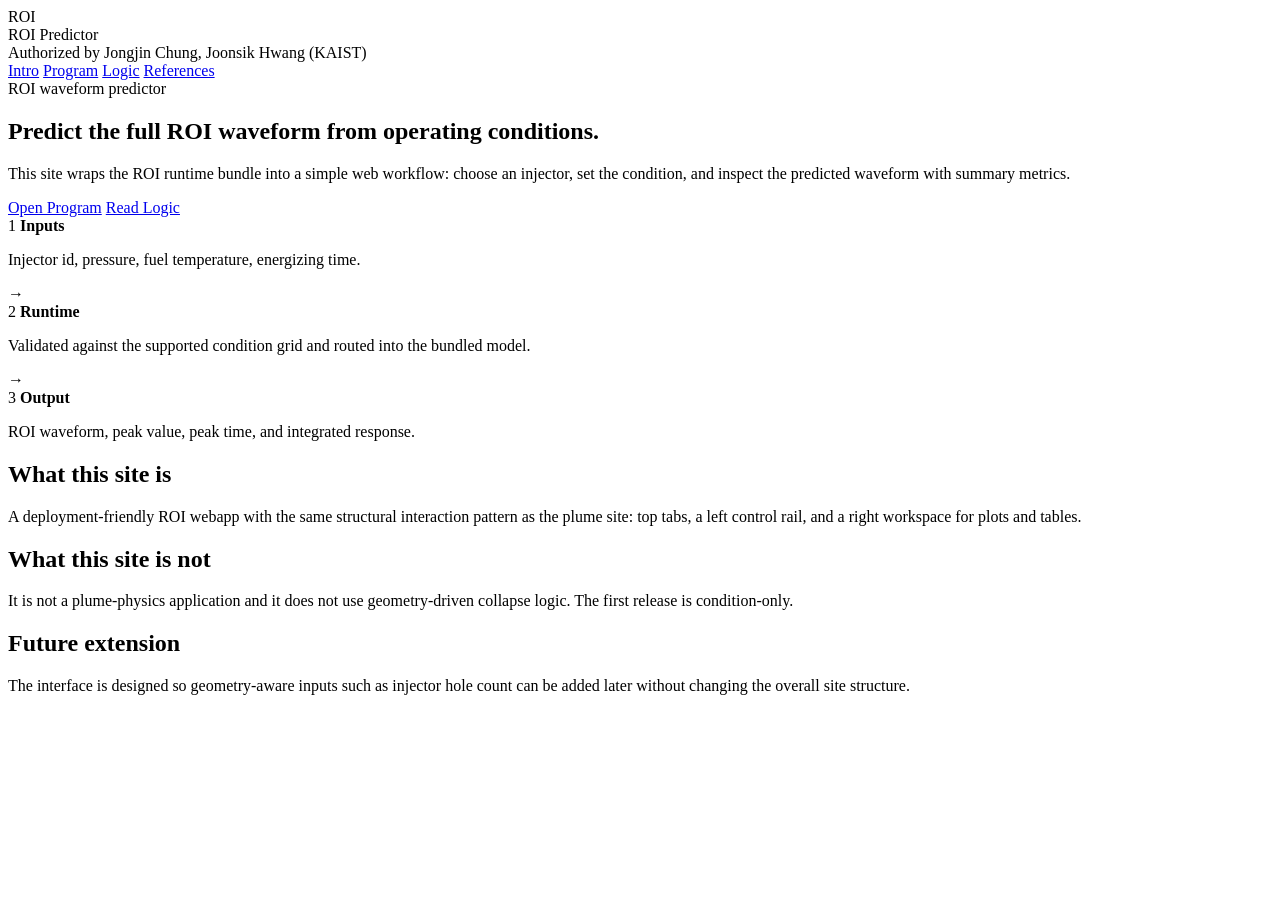
==== frontend/intro.html @ 7e4f8ffe "Initial ROI Predictor webapp scaffold" ====
<!doctype html>
<html lang="en">
  <head>
    <meta charset="utf-8" />
    <meta name="viewport" content="width=device-width, initial-scale=1" />
    <title>ROI Predictor | Intro</title>
    <link rel="preconnect" href="https://fonts.googleapis.com" />
    <link rel="preconnect" href="https://fonts.gstatic.com" crossorigin />
    <link
      href="https://fonts.googleapis.com/css2?family=Inter:wght@400;500;600;700;800&family=IBM+Plex+Mono:wght@400;500;600&display=swap"
      rel="stylesheet"
    />
    <link rel="stylesheet" href="/assets/styles.css" />
    <script defer src="/assets/app.js"></script>
  </head>
  <body data-page="intro">
    <header class="topbar">
      <div class="brand-lockup">
        <div class="brand-mark">ROI</div>
        <div>
          <div class="brand-name">ROI Predictor</div>
          <div class="brand-subtitle">Authorized by Jongjin Chung, Joonsik Hwang (KAIST)</div>
        </div>
      </div>
      <nav class="tabs" aria-label="Site sections">
        <a class="active" href="/intro.html">Intro</a>
        <a href="/index.html">Program</a>
        <a href="/logic.html">Logic</a>
        <a href="/references.html">References</a>
      </nav>
    </header>

    <main class="landing">
      <section class="landing-hero">
        <div class="landing-copy">
          <div class="eyebrow">ROI waveform predictor</div>
          <h1>Predict the full ROI waveform from operating conditions.</h1>
          <p>
            This site wraps the ROI runtime bundle into a simple web workflow: choose an injector, set the condition, and inspect the predicted waveform with summary metrics.
          </p>
          <div class="landing-actions">
            <a class="primary-link" href="/index.html">Open Program</a>
            <a class="secondary-link" href="/logic.html">Read Logic</a>
          </div>
        </div>
        <div class="landing-visual">
          <div class="intro-flow">
            <div class="flow-step">
              <span>1</span>
              <strong>Inputs</strong>
              <p>Injector id, pressure, fuel temperature, energizing time.</p>
            </div>
            <div class="flow-arrow">→</div>
            <div class="flow-step accent">
              <span>2</span>
              <strong>Runtime</strong>
              <p>Validated against the supported condition grid and routed into the bundled model.</p>
            </div>
            <div class="flow-arrow">→</div>
            <div class="flow-step">
              <span>3</span>
              <strong>Output</strong>
              <p>ROI waveform, peak value, peak time, and integrated response.</p>
            </div>
          </div>
        </div>
      </section>

      <section class="info-columns">
        <article class="info-block">
          <h2>What this site is</h2>
          <p>
            A deployment-friendly ROI webapp with the same structural interaction pattern as the plume site: top tabs, a left control rail, and a right workspace for plots and tables.
          </p>
        </article>
        <article class="info-block">
          <h2>What this site is not</h2>
          <p>
            It is not a plume-physics application and it does not use geometry-driven collapse logic. The first release is condition-only.
          </p>
        </article>
        <article class="info-block">
          <h2>Future extension</h2>
          <p>
            The interface is designed so geometry-aware inputs such as injector hole count can be added later without changing the overall site structure.
          </p>
        </article>
      </section>
    </main>
  </body>
</html>
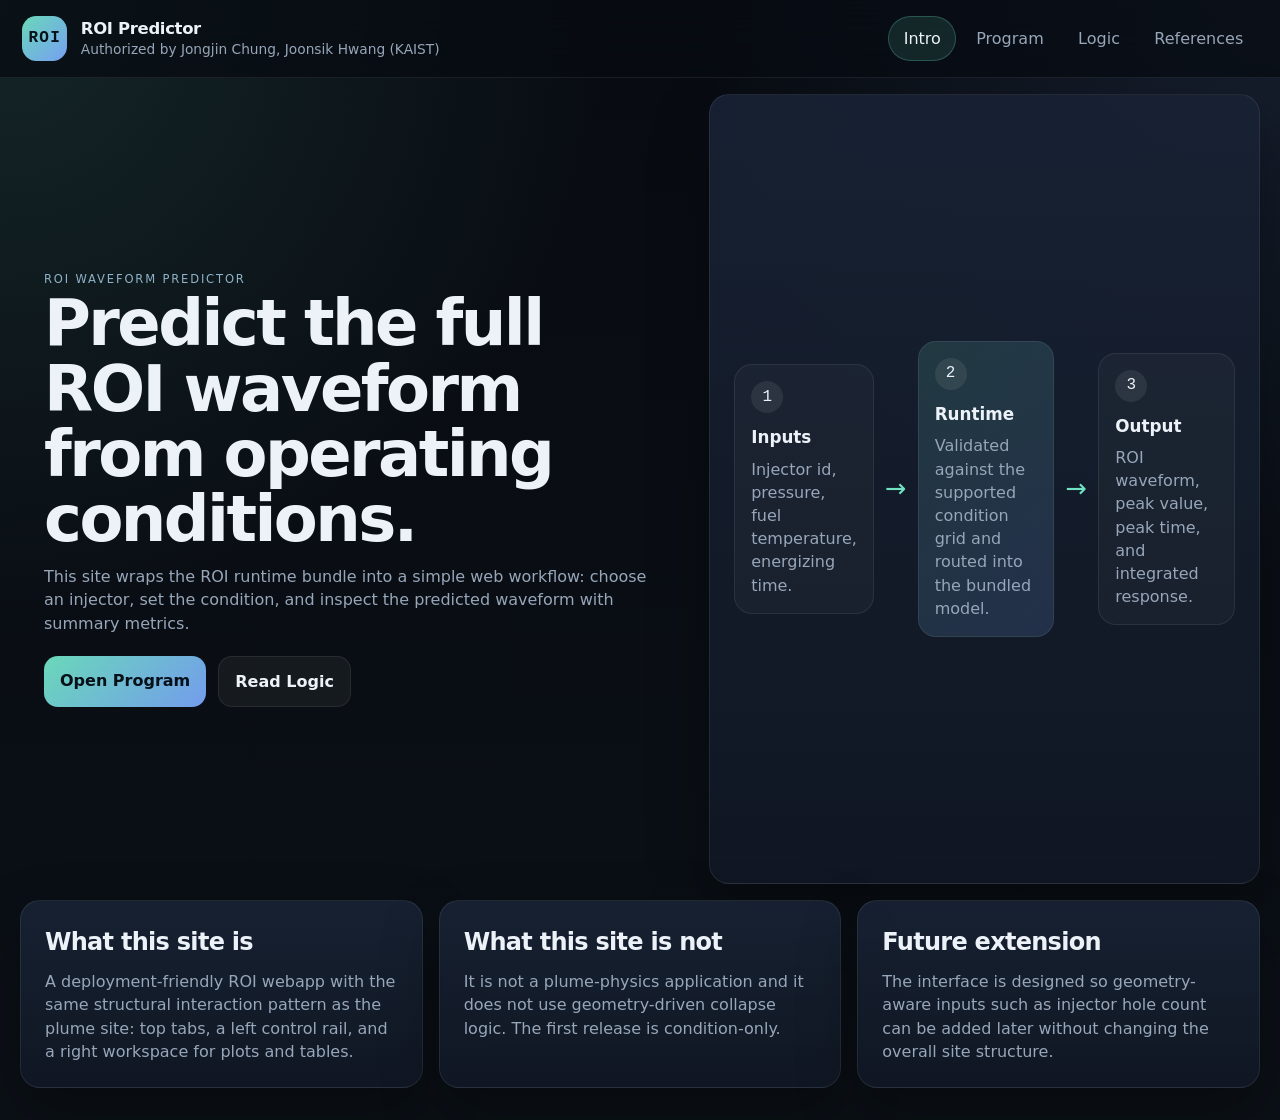
==== commit 72f2ef8b: "Fix local file paths for ROI pages" ====
--- a/frontend/intro.html
+++ b/frontend/intro.html
@@ -10,8 +10,7 @@
       href="https://fonts.googleapis.com/css2?family=Inter:wght@400;500;600;700;800&family=IBM+Plex+Mono:wght@400;500;600&display=swap"
       rel="stylesheet"
     />
-    <link rel="stylesheet" href="/assets/styles.css" />
-    <script defer src="/assets/app.js"></script>
+    <link rel="stylesheet" href="assets/styles.css" />
   </head>
   <body data-page="intro">
     <header class="topbar">
@@ -23,10 +22,10 @@
         </div>
       </div>
       <nav class="tabs" aria-label="Site sections">
-        <a class="active" href="/intro.html">Intro</a>
-        <a href="/index.html">Program</a>
-        <a href="/logic.html">Logic</a>
-        <a href="/references.html">References</a>
+        <a class="active" href="intro.html">Intro</a>
+        <a href="index.html">Program</a>
+        <a href="logic.html">Logic</a>
+        <a href="references.html">References</a>
       </nav>
     </header>
 
@@ -39,8 +38,8 @@
             This site wraps the ROI runtime bundle into a simple web workflow: choose an injector, set the condition, and inspect the predicted waveform with summary metrics.
           </p>
           <div class="landing-actions">
-            <a class="primary-link" href="/index.html">Open Program</a>
-            <a class="secondary-link" href="/logic.html">Read Logic</a>
+            <a class="primary-link" href="index.html">Open Program</a>
+            <a class="secondary-link" href="logic.html">Read Logic</a>
           </div>
         </div>
         <div class="landing-visual">
@@ -89,4 +88,3 @@
     </main>
   </body>
 </html>
-
--- a/frontend/assets/styles.css
+++ b/frontend/assets/styles.css
@@ -0,0 +1,241 @@
+:root {
+  --bg: #0b1016;
+  --bg-soft: #111824;
+  --surface: #151e2b;
+  --surface-2: #182234;
+  --line: rgba(255, 255, 255, 0.08);
+  --text: #ecf2f8;
+  --muted: #97a6b9;
+  --accent: #6fe3c2;
+  --accent-2: #7ca8ff;
+  --warn: #ffcf6b;
+  --error: #ff8c8c;
+  --shadow: 0 24px 60px rgba(0, 0, 0, 0.28);
+  --radius: 20px;
+  --radius-sm: 14px;
+  --mono: "IBM Plex Mono", ui-monospace, SFMono-Regular, Consolas, monospace;
+  --sans: "Inter", system-ui, -apple-system, BlinkMacSystemFont, "Segoe UI", sans-serif;
+}
+
+* { box-sizing: border-box; }
+html, body {
+  margin: 0;
+  min-height: 100%;
+  background:
+    radial-gradient(circle at top left, rgba(111, 227, 194, 0.12), transparent 36%),
+    radial-gradient(circle at top right, rgba(124, 168, 255, 0.12), transparent 34%),
+    linear-gradient(180deg, #080c12 0%, #0b1016 100%);
+  color: var(--text);
+  font-family: var(--sans);
+}
+body { line-height: 1.45; }
+a { color: inherit; text-decoration: none; }
+code { font-family: var(--mono); font-size: 0.96em; }
+
+.topbar {
+  position: sticky; top: 0; z-index: 10;
+  display: flex; align-items: center; justify-content: space-between; gap: 1rem;
+  padding: 1rem 1.4rem;
+  backdrop-filter: blur(22px);
+  background: rgba(8, 12, 18, 0.74);
+  border-bottom: 1px solid var(--line);
+}
+.brand-lockup { display: flex; align-items: center; gap: 0.85rem; min-width: 0; }
+.brand-mark {
+  width: 2.8rem; height: 2.8rem; display: grid; place-items: center;
+  border-radius: 0.9rem;
+  background: linear-gradient(135deg, rgba(111, 227, 194, 0.95), rgba(124, 168, 255, 0.95));
+  color: #061018;
+  font-family: var(--mono); font-weight: 700; letter-spacing: 0.08em;
+}
+.brand-name { font-size: 1.03rem; font-weight: 700; letter-spacing: -0.02em; }
+.brand-subtitle, .muted, .note, .plot-meta, .file-name { color: var(--muted); }
+.brand-subtitle { font-size: 0.86rem; }
+.tabs { display: flex; align-items: center; gap: 0.35rem; flex-wrap: wrap; }
+.tabs a {
+  padding: 0.62rem 0.9rem; border-radius: 999px; color: var(--muted);
+  transition: background 0.18s ease, color 0.18s ease, transform 0.18s ease;
+}
+.tabs a:hover { background: rgba(255,255,255,0.05); color: var(--text); }
+.tabs a.active {
+  background: rgba(111, 227, 194, 0.12); color: var(--text);
+  border: 1px solid rgba(111, 227, 194, 0.25);
+}
+
+.app-shell {
+  display: grid; grid-template-columns: 340px minmax(0, 1fr); gap: 1rem; padding: 1rem;
+}
+.rail, .workspace { display: flex; flex-direction: column; gap: 1rem; min-width: 0; }
+.panel, .hero-panel, .landing-visual, .info-block, .doc-block, .doc-hero {
+  background: linear-gradient(180deg, rgba(24,34,52,0.92), rgba(17,24,36,0.95));
+  border: 1px solid var(--line);
+  border-radius: var(--radius);
+  box-shadow: var(--shadow);
+}
+.panel, .doc-block { padding: 1rem; }
+.rail-block, .doc-hero { padding: 1.2rem 1rem; }
+
+.hero-panel {
+  display: grid; grid-template-columns: 1.25fr 1fr; gap: 1.4rem; align-items: center; padding: 1.4rem;
+}
+.hero-copy h1, .landing-copy h1, .doc-hero h1 {
+  margin: 0.25rem 0 0.8rem; line-height: 1.02; letter-spacing: -0.04em;
+}
+.hero-copy h1 { font-size: clamp(2rem, 3vw, 3.5rem); }
+.landing-copy h1, .doc-hero h1 { font-size: clamp(2.1rem, 5vw, 4.4rem); }
+.hero-copy p, .landing-copy p, .doc-hero p {
+  margin: 0; max-width: 62ch; color: var(--muted); font-size: 1rem;
+}
+.hero-visual {
+  display: flex; align-items: center; justify-content: flex-end; gap: 0.55rem; flex-wrap: wrap;
+}
+.signal-card {
+  min-width: 120px; padding: 0.95rem 1rem; border-radius: 16px;
+  border: 1px solid rgba(255,255,255,0.08); background: rgba(255,255,255,0.03);
+}
+.signal-card.accent {
+  background: linear-gradient(135deg, rgba(111,227,194,0.18), rgba(124,168,255,0.16));
+  border-color: rgba(111,227,194,0.22);
+}
+.signal-label, .eyebrow {
+  text-transform: uppercase; letter-spacing: 0.16em; font-size: 0.72rem; color: #8fb2c9;
+}
+.signal-value { margin-top: 0.35rem; font-weight: 700; }
+.signal-arrow { font-size: 1.6rem; color: var(--accent); }
+.section-head {
+  display: flex; align-items: flex-start; justify-content: space-between; gap: 1rem; margin-bottom: 0.8rem;
+}
+.section-head h2, .section-head h3, .rail-block h2, .doc-block h2, .info-block h2 {
+  margin: 0.2rem 0 0; letter-spacing: -0.03em;
+}
+.summary-grid { display: grid; grid-template-columns: repeat(4, minmax(0, 1fr)); gap: 0.85rem; }
+.metric-card {
+  padding: 1rem; border-radius: 18px;
+  background: linear-gradient(180deg, rgba(21,30,43,0.92), rgba(17,24,36,0.9));
+  border: 1px solid var(--line); min-height: 120px;
+}
+.metric-card .label {
+  color: var(--muted); font-size: 0.82rem; text-transform: uppercase; letter-spacing: 0.12em;
+}
+.metric-card .value {
+  margin-top: 0.5rem; font-size: 1.35rem; font-weight: 800; letter-spacing: -0.03em;
+}
+.metric-card .detail { margin-top: 0.45rem; color: var(--muted); font-size: 0.88rem; }
+.plot-panel { padding-bottom: 1.15rem; }
+.plot-canvas { width: 100%; min-height: 420px; }
+.supported-grid { display: grid; grid-template-columns: repeat(2, minmax(0, 1fr)); gap: 0.85rem; }
+.support-card {
+  padding: 0.95rem; border-radius: 16px; border: 1px solid var(--line); background: rgba(255,255,255,0.025);
+}
+.support-card h3 { margin: 0 0 0.35rem; font-size: 1rem; }
+.chips { display: flex; flex-wrap: wrap; gap: 0.4rem; }
+.chip {
+  padding: 0.35rem 0.55rem; border-radius: 999px; background: rgba(255,255,255,0.05);
+  color: var(--text); border: 1px solid rgba(255,255,255,0.06); font-size: 0.84rem;
+}
+label {
+  display: block; margin: 0.8rem 0 0.35rem; font-size: 0.88rem; color: #c6d5e3;
+}
+select, input[type="text"], input[type="number"], textarea {
+  width: 100%; padding: 0.78rem 0.92rem; border-radius: 14px;
+  border: 1px solid rgba(255,255,255,0.08); background: rgba(8,12,18,0.8);
+  color: var(--text); font: inherit;
+}
+textarea { min-height: 120px; resize: vertical; }
+select:focus, input:focus, textarea:focus, button:focus {
+  outline: 2px solid rgba(111,227,194,0.35); outline-offset: 2px;
+}
+button, .primary-link, .secondary-link {
+  border: 0; border-radius: 14px; padding: 0.8rem 1rem; font: inherit; font-weight: 700; cursor: pointer;
+  transition: transform 0.18s ease, background 0.18s ease, opacity 0.18s ease;
+}
+button:hover, .primary-link:hover, .secondary-link:hover { transform: translateY(-1px); }
+button.primary, .primary-link {
+  background: linear-gradient(135deg, rgba(111,227,194,0.95), rgba(124,168,255,0.92)); color: #071019;
+}
+button.secondary, .secondary-link, button.ghost {
+  background: rgba(255,255,255,0.05); color: var(--text); border: 1px solid rgba(255,255,255,0.08);
+}
+button.ghost { width: auto; }
+.row-actions, .inline-actions { display: flex; gap: 0.65rem; margin-top: 0.85rem; align-items: center; flex-wrap: wrap; }
+.file-row { display: flex; align-items: center; gap: 0.7rem; margin-top: 0.25rem; }
+.file-button { white-space: nowrap; }
+.file-name { font-size: 0.9rem; }
+.note { font-size: 0.88rem; margin: 0.8rem 0 0; }
+.small-note p { margin: 0.45rem 0 0; }
+.table-wrap {
+  overflow: auto; border-radius: 16px; border: 1px solid rgba(255,255,255,0.06);
+}
+.data-table {
+  width: 100%; border-collapse: collapse; min-width: 760px; background: rgba(8,12,18,0.45);
+}
+.data-table.compact { min-width: 820px; }
+.data-table th, .data-table td {
+  padding: 0.74rem 0.8rem; text-align: left; border-bottom: 1px solid rgba(255,255,255,0.06); vertical-align: middle;
+}
+.data-table th {
+  color: #c9d8e6; background: rgba(255,255,255,0.03); position: sticky; top: 0; z-index: 1;
+}
+.data-table tbody tr:hover { background: rgba(255,255,255,0.03); }
+.empty-state { text-align: center; color: var(--muted); padding: 1.2rem !important; }
+
+.landing {
+  width: min(1240px, calc(100% - 2rem)); margin: 0 auto; padding: 1rem 0 2rem;
+}
+.landing-hero {
+  display: grid; grid-template-columns: 1.1fr 0.9fr; gap: 1rem; align-items: stretch; min-height: calc(100svh - 110px);
+}
+.landing-copy, .landing-visual, .info-block, .doc-block, .doc-hero { padding: 1.5rem; }
+.landing-copy { display: flex; flex-direction: column; justify-content: center; }
+.landing-actions { display: flex; gap: 0.75rem; margin-top: 1.35rem; flex-wrap: wrap; }
+.intro-flow {
+  display: grid; grid-template-columns: 1fr auto 1fr auto 1fr; gap: 0.7rem; height: 100%; align-items: center;
+}
+.flow-step {
+  min-height: 220px; display: flex; flex-direction: column; justify-content: center;
+  border-radius: 18px; border: 1px solid rgba(255,255,255,0.08); padding: 1rem; background: rgba(255,255,255,0.03);
+}
+.flow-step.accent { background: linear-gradient(135deg, rgba(111,227,194,0.14), rgba(124,168,255,0.16)); }
+.flow-step span {
+  display: inline-grid; place-items: center; width: 2rem; height: 2rem; border-radius: 999px;
+  background: rgba(255,255,255,0.08); margin-bottom: 0.75rem; font-family: var(--mono);
+}
+.flow-step strong { font-size: 1.05rem; margin-bottom: 0.5rem; }
+.flow-step p { margin: 0; color: var(--muted); }
+.flow-arrow { font-size: 1.6rem; color: var(--accent); }
+.info-columns { display: grid; grid-template-columns: repeat(3, minmax(0, 1fr)); gap: 1rem; margin-top: 1rem; }
+.info-block h2 { margin: 0 0 0.65rem; }
+.info-block p { margin: 0; color: var(--muted); }
+
+.doc-layout {
+  width: min(1200px, calc(100% - 2rem)); margin: 0 auto; padding: 1rem 0 2rem;
+}
+.doc-grid { display: grid; grid-template-columns: repeat(2, minmax(0, 1fr)); gap: 1rem; margin-top: 1rem; }
+.doc-block.full { grid-column: 1 / -1; }
+.doc-block.highlight { background: linear-gradient(135deg, rgba(111,227,194,0.12), rgba(124,168,255,0.12)); }
+.doc-block ul, .doc-block ol { margin: 0.75rem 0 0 1.2rem; padding: 0; color: var(--muted); }
+.doc-block li + li { margin-top: 0.3rem; }
+.ref-list { margin: 0; padding-left: 1.1rem; color: var(--muted); }
+.mini-summary { display: grid; gap: 0.55rem; }
+.mini-summary .summary-row {
+  display: flex; justify-content: space-between; gap: 0.8rem; padding: 0.72rem 0.85rem;
+  border-radius: 14px; background: rgba(255,255,255,0.03); border: 1px solid rgba(255,255,255,0.06);
+}
+.mini-summary .summary-row strong { color: var(--text); }
+.text-link { color: var(--accent); }
+
+@media (max-width: 1100px) {
+  .app-shell, .hero-panel, .landing-hero, .info-columns, .doc-grid { grid-template-columns: 1fr; }
+  .summary-grid, .supported-grid { grid-template-columns: repeat(2, minmax(0, 1fr)); }
+}
+
+@media (max-width: 760px) {
+  .topbar { position: static; flex-direction: column; align-items: flex-start; }
+  .app-shell { padding: 0.75rem; }
+  .summary-grid, .supported-grid { grid-template-columns: 1fr; }
+  .landing { width: calc(100% - 1rem); }
+  .landing-hero { min-height: auto; }
+  .intro-flow { grid-template-columns: 1fr; }
+  .flow-arrow { display: none; }
+}
+
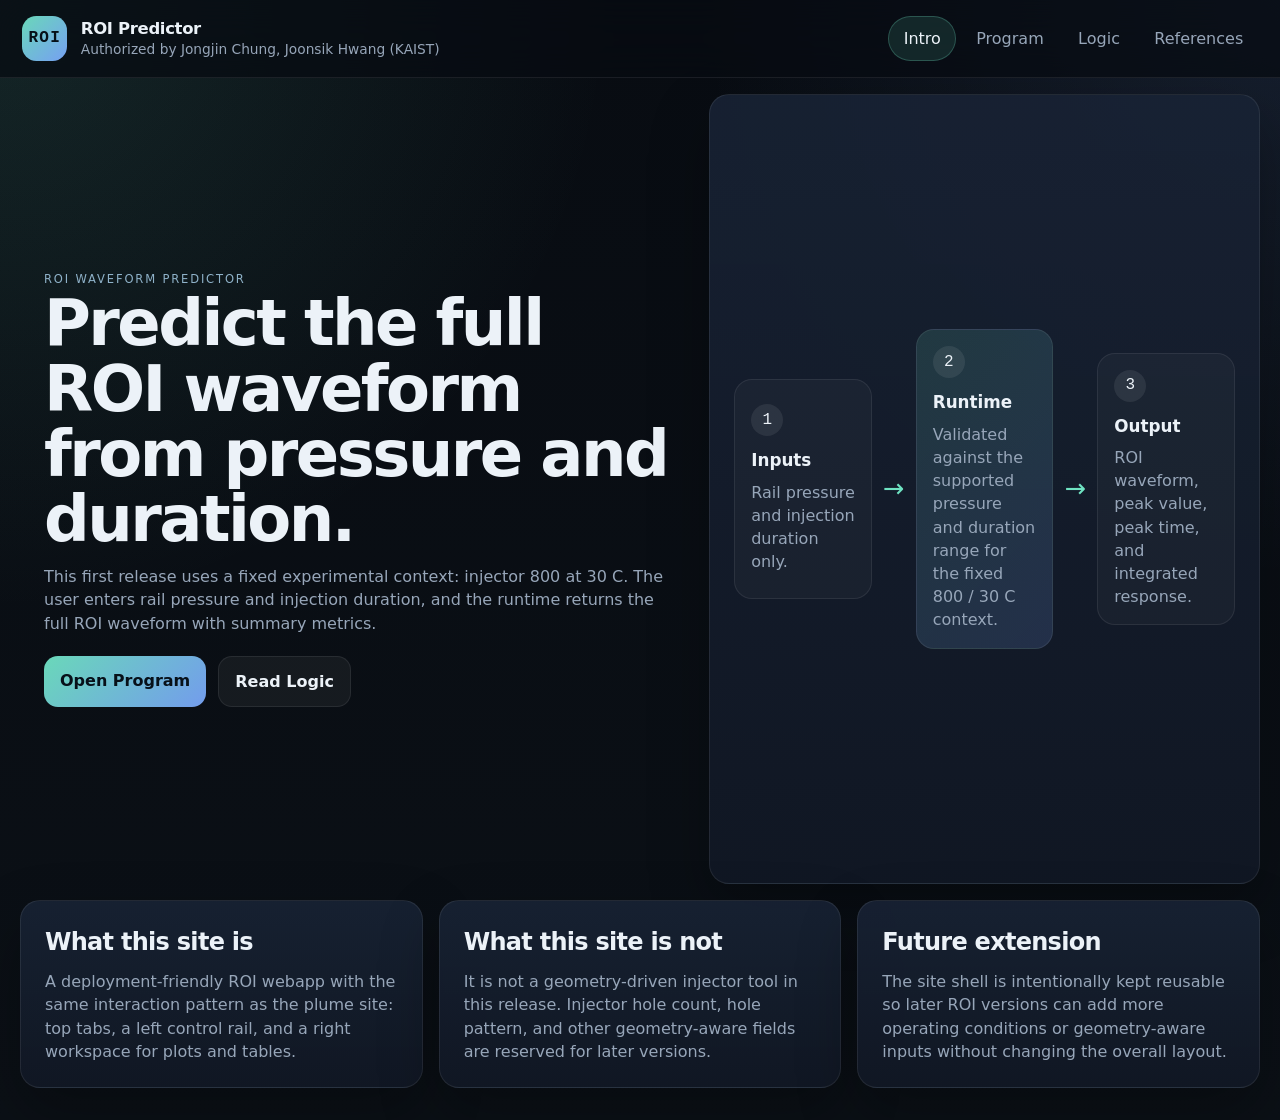
==== commit df5dd613: "Switch ROI webapp to fixed-context ModelB" ====
--- a/frontend/intro.html
+++ b/frontend/intro.html
@@ -33,9 +33,9 @@
       <section class="landing-hero">
         <div class="landing-copy">
           <div class="eyebrow">ROI waveform predictor</div>
-          <h1>Predict the full ROI waveform from operating conditions.</h1>
+          <h1>Predict the full ROI waveform from pressure and duration.</h1>
           <p>
-            This site wraps the ROI runtime bundle into a simple web workflow: choose an injector, set the condition, and inspect the predicted waveform with summary metrics.
+            This first release uses a fixed experimental context: injector 800 at 30 C. The user enters rail pressure and injection duration, and the runtime returns the full ROI waveform with summary metrics.
           </p>
           <div class="landing-actions">
             <a class="primary-link" href="index.html">Open Program</a>
@@ -47,13 +47,13 @@
             <div class="flow-step">
               <span>1</span>
               <strong>Inputs</strong>
-              <p>Injector id, pressure, fuel temperature, energizing time.</p>
+              <p>Rail pressure and injection duration only.</p>
             </div>
             <div class="flow-arrow">→</div>
             <div class="flow-step accent">
               <span>2</span>
               <strong>Runtime</strong>
-              <p>Validated against the supported condition grid and routed into the bundled model.</p>
+              <p>Validated against the supported pressure and duration range for the fixed 800 / 30 C context.</p>
             </div>
             <div class="flow-arrow">→</div>
             <div class="flow-step">
@@ -69,19 +69,19 @@
         <article class="info-block">
           <h2>What this site is</h2>
           <p>
-            A deployment-friendly ROI webapp with the same structural interaction pattern as the plume site: top tabs, a left control rail, and a right workspace for plots and tables.
+            A deployment-friendly ROI webapp with the same interaction pattern as the plume site: top tabs, a left control rail, and a right workspace for plots and tables.
           </p>
         </article>
         <article class="info-block">
           <h2>What this site is not</h2>
           <p>
-            It is not a plume-physics application and it does not use geometry-driven collapse logic. The first release is condition-only.
+            It is not a geometry-driven injector tool in this release. Injector hole count, hole pattern, and other geometry-aware fields are reserved for later versions.
           </p>
         </article>
         <article class="info-block">
           <h2>Future extension</h2>
           <p>
-            The interface is designed so geometry-aware inputs such as injector hole count can be added later without changing the overall site structure.
+            The site shell is intentionally kept reusable so later ROI versions can add more operating conditions or geometry-aware inputs without changing the overall layout.
           </p>
         </article>
       </section>
